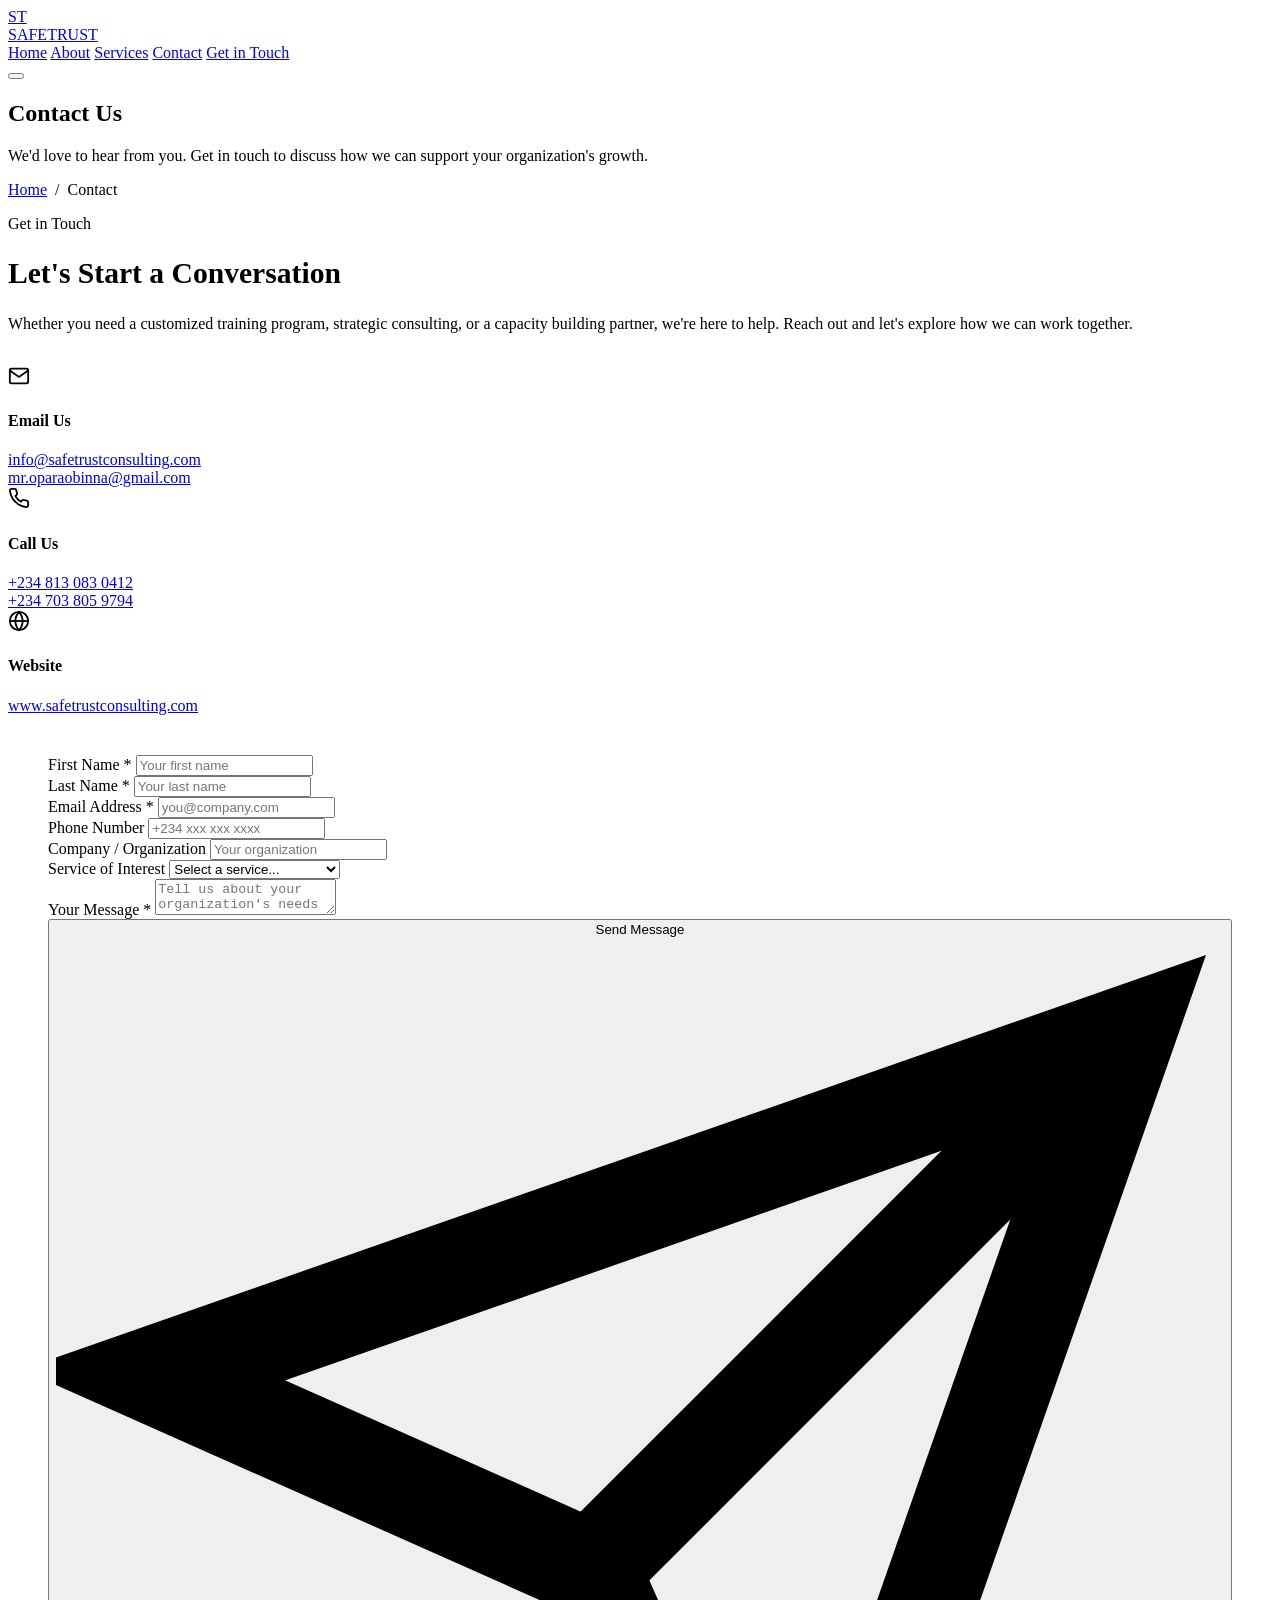
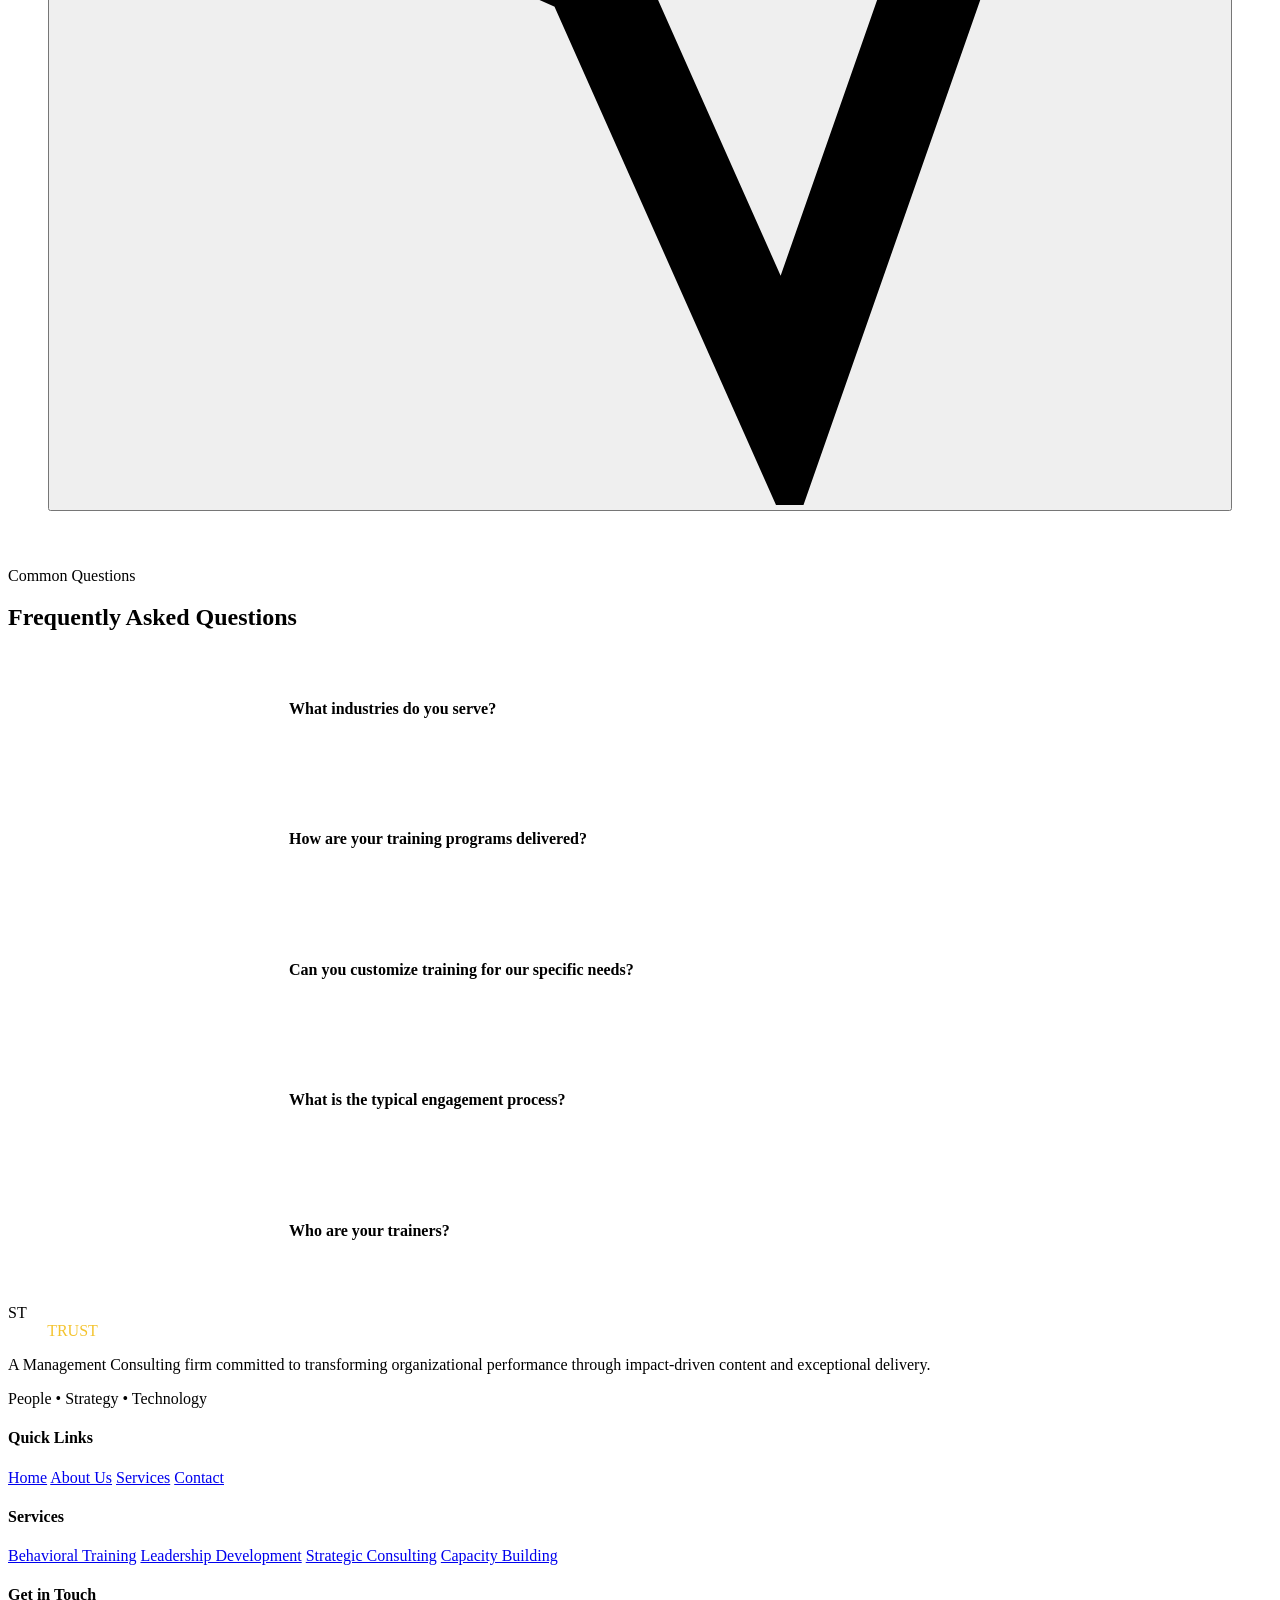
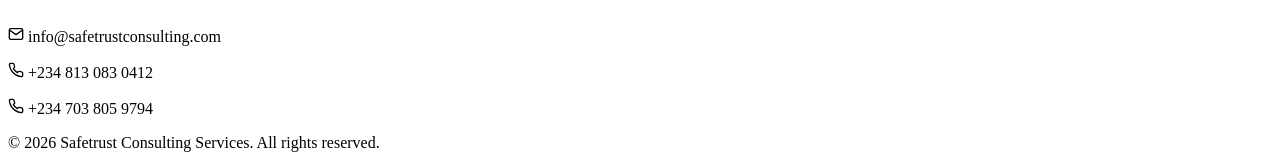
==== contact.html @ ad76f355 "Added .html files" ====
<!DOCTYPE html>
<html lang="en">
<head>
  <meta charset="UTF-8">
  <meta name="viewport" content="width=device-width, initial-scale=1.0">
  <meta name="description" content="Contact Safetrust Consulting Services - Get in touch to discuss how we can help transform your organization.">
  <title>Contact Us | Safetrust Consulting Services</title>
  <link rel="preconnect" href="https://fonts.googleapis.com">
  <link rel="preconnect" href="https://fonts.gstatic.com" crossorigin>
  <link href="https://fonts.googleapis.com/css2?family=Inter:wght@400;500;600&family=Poppins:wght@500;600;700;800&display=swap" rel="stylesheet">
  <link rel="stylesheet" href="css/styles.css">
  <style>
    .form-success {
      display: none;
      background: #E8F5E9;
      border: 1px solid #A5D6A7;
      border-radius: 12px;
      padding: 24px;
      text-align: center;
      color: #2E7D32;
    }
    .form-success svg { margin-bottom: 12px; }
    .form-success h3 { color: #2E7D32; margin-bottom: 8px; }
    .map-placeholder {
      width: 100%;
      height: 300px;
      background: linear-gradient(135deg, var(--purple-pale), var(--gold-light));
      border-radius: 16px;
      display: flex;
      align-items: center;
      justify-content: center;
      flex-direction: column;
      gap: 12px;
      margin-top: 40px;
    }
    .map-placeholder p { color: var(--gray-600); font-size: 0.92rem; }
    .faq-item {
      background: var(--white);
      border: 1px solid var(--gray-200);
      border-radius: 12px;
      padding: 24px;
      margin-bottom: 16px;
      cursor: pointer;
      transition: all var(--transition);
    }
    .faq-item:hover { border-color: var(--purple-pale); }
    .faq-item h4 {
      display: flex;
      justify-content: space-between;
      align-items: center;
      font-size: 1rem;
    }
    .faq-item h4 .toggle-icon {
      width: 24px;
      height: 24px;
      border-radius: 50%;
      background: var(--purple-pale);
      display: flex;
      align-items: center;
      justify-content: center;
      flex-shrink: 0;
      transition: transform var(--transition);
    }
    .faq-item.open .toggle-icon { transform: rotate(45deg); }
    .faq-answer {
      max-height: 0;
      overflow: hidden;
      transition: max-height 0.3s ease, padding 0.3s ease;
    }
    .faq-item.open .faq-answer {
      max-height: 200px;
      padding-top: 16px;
    }
    .faq-answer p { color: var(--gray-600); font-size: 0.92rem; margin: 0; }
  </style>
</head>
<body>

  <!-- Navigation -->
  <nav class="navbar" id="navbar">
    <div class="nav-inner">
      <a href="index.html" class="nav-logo">
        <div class="logo-icon">ST</div>
        <span>SAFE<span class="highlight">TRUST</span></span>
      </a>
      <div class="nav-links" id="navLinks">
        <a href="index.html">Home</a>
        <a href="about.html">About</a>
        <a href="services.html">Services</a>
        <a href="contact.html" class="active">Contact</a>
        <a href="contact.html" class="btn btn-primary nav-cta">Get in Touch</a>
      </div>
      <button class="nav-toggle" id="navToggle" aria-label="Toggle navigation">
        <span></span><span></span><span></span>
      </button>
    </div>
  </nav>

  <!-- Page Header -->
  <section class="page-header">
    <div class="container">
      <h1>Contact Us</h1>
      <p>We'd love to hear from you. Get in touch to discuss how we can support your organization's growth.</p>
      <div class="breadcrumb">
        <a href="index.html">Home</a> &nbsp;/&nbsp; Contact
      </div>
    </div>
  </section>

  <!-- Contact Form & Info -->
  <section class="section">
    <div class="container">
      <div class="contact-grid">
        <!-- Contact Info -->
        <div class="fade-in">
          <p class="section-label">Get in Touch</p>
          <h2 class="section-title" style="font-size: 1.85rem;">Let's Start a Conversation</h2>
          <p style="color: var(--gray-600); margin-bottom: 32px;">Whether you need a customized training program, strategic consulting, or a capacity building partner, we're here to help. Reach out and let's explore how we can work together.</p>

          <div class="contact-info-block">
            <div class="icon-circle">
              <svg width="22" height="22" viewBox="0 0 24 24" fill="none" stroke="currentColor" stroke-width="2"><path d="M4 4h16c1.1 0 2 .9 2 2v12c0 1.1-.9 2-2 2H4c-1.1 0-2-.9-2-2V6c0-1.1.9-2 2-2z"/><polyline points="22,6 12,13 2,6"/></svg>
            </div>
            <div>
              <h4>Email Us</h4>
              <a href="mailto:info@safetrustconsulting.com">info@safetrustconsulting.com</a><br>
              <a href="mailto:mr.oparaobinna@gmail.com">mr.oparaobinna@gmail.com</a>
            </div>
          </div>

          <div class="contact-info-block">
            <div class="icon-circle">
              <svg width="22" height="22" viewBox="0 0 24 24" fill="none" stroke="currentColor" stroke-width="2"><path d="M22 16.92v3a2 2 0 0 1-2.18 2 19.79 19.79 0 0 1-8.63-3.07 19.5 19.5 0 0 1-6-6 19.79 19.79 0 0 1-3.07-8.67A2 2 0 0 1 4.11 2h3a2 2 0 0 1 2 1.72 12.84 12.84 0 0 0 .7 2.81 2 2 0 0 1-.45 2.11L8.09 9.91a16 16 0 0 0 6 6l1.27-1.27a2 2 0 0 1 2.11-.45 12.84 12.84 0 0 0 2.81.7A2 2 0 0 1 22 16.92z"/></svg>
            </div>
            <div>
              <h4>Call Us</h4>
              <a href="tel:+2348130830412">+234 813 083 0412</a><br>
              <a href="tel:+2347038059794">+234 703 805 9794</a>
            </div>
          </div>

          <div class="contact-info-block">
            <div class="icon-circle">
              <svg width="22" height="22" viewBox="0 0 24 24" fill="none" stroke="currentColor" stroke-width="2"><circle cx="12" cy="12" r="10"/><line x1="2" y1="12" x2="22" y2="12"/><path d="M12 2a15.3 15.3 0 0 1 4 10 15.3 15.3 0 0 1-4 10 15.3 15.3 0 0 1-4-10 15.3 15.3 0 0 1 4-10z"/></svg>
            </div>
            <div>
              <h4>Website</h4>
              <a href="https://www.safetrustconsulting.com" target="_blank" rel="noopener">www.safetrustconsulting.com</a>
            </div>
          </div>
        </div>

        <!-- Contact Form -->
        <div class="fade-in">
          <div class="card" style="padding: 40px;">
            <form id="contactForm">
              <div class="form-row">
                <div class="form-group">
                  <label for="firstName">First Name *</label>
                  <input type="text" id="firstName" name="firstName" required placeholder="Your first name">
                </div>
                <div class="form-group">
                  <label for="lastName">Last Name *</label>
                  <input type="text" id="lastName" name="lastName" required placeholder="Your last name">
                </div>
              </div>
              <div class="form-group">
                <label for="email">Email Address *</label>
                <input type="email" id="email" name="email" required placeholder="you@company.com">
              </div>
              <div class="form-group">
                <label for="phone">Phone Number</label>
                <input type="tel" id="phone" name="phone" placeholder="+234 xxx xxx xxxx">
              </div>
              <div class="form-group">
                <label for="company">Company / Organization</label>
                <input type="text" id="company" name="company" placeholder="Your organization">
              </div>
              <div class="form-group">
                <label for="service">Service of Interest</label>
                <select id="service" name="service">
                  <option value="">Select a service...</option>
                  <option value="behavioral-training">Behavioral Training</option>
                  <option value="leadership">Leadership Development</option>
                  <option value="risk-compliance">Risk &amp; Compliance</option>
                  <option value="data-technology">Data &amp; Technology</option>
                  <option value="custom">Custom Program</option>
                  <option value="other">Other</option>
                </select>
              </div>
              <div class="form-group">
                <label for="message">Your Message *</label>
                <textarea id="message" name="message" required placeholder="Tell us about your organization's needs and goals..."></textarea>
              </div>
              <button type="submit" class="btn btn-primary" style="width: 100%; justify-content: center;">
                Send Message
                <svg viewBox="0 0 24 24" fill="none" stroke="currentColor" stroke-width="2"><line x1="22" y1="2" x2="11" y2="13"/><polygon points="22 2 15 22 11 13 2 9 22 2"/></svg>
              </button>
            </form>
            <div class="form-success" id="formSuccess">
              <svg width="48" height="48" viewBox="0 0 24 24" fill="none" stroke="#2E7D32" stroke-width="2"><path d="M22 11.08V12a10 10 0 1 1-5.93-9.14"/><polyline points="22 4 12 14.01 9 11.01"/></svg>
              <h3>Message Sent!</h3>
              <p>Thank you for reaching out. We'll get back to you within 24 hours.</p>
            </div>
          </div>
        </div>
      </div>
    </div>
  </section>

  <!-- FAQ Section -->
  <section class="section section-alt">
    <div class="container">
      <div class="section-header fade-in">
        <p class="section-label">Common Questions</p>
        <h2 class="section-title">Frequently Asked Questions</h2>
      </div>
      <div style="max-width: 750px; margin: 0 auto;">
        <div class="faq-item fade-in" onclick="this.classList.toggle('open')">
          <h4>
            What industries do you serve?
            <span class="toggle-icon">
              <svg width="14" height="14" viewBox="0 0 24 24" fill="none" stroke="var(--purple-mid)" stroke-width="3"><line x1="12" y1="5" x2="12" y2="19"/><line x1="5" y1="12" x2="19" y2="12"/></svg>
            </span>
          </h4>
          <div class="faq-answer">
            <p>We work across multiple industries including Financial Services, Oil &amp; Gas, Telecom, Real Estate, Technology, and Manufacturing. Our solutions are adaptable to any organizational context.</p>
          </div>
        </div>
        <div class="faq-item fade-in" onclick="this.classList.toggle('open')">
          <h4>
            How are your training programs delivered?
            <span class="toggle-icon">
              <svg width="14" height="14" viewBox="0 0 24 24" fill="none" stroke="var(--purple-mid)" stroke-width="3"><line x1="12" y1="5" x2="12" y2="19"/><line x1="5" y1="12" x2="19" y2="12"/></svg>
            </span>
          </h4>
          <div class="faq-answer">
            <p>We use a blended learning approach combining instructor-led sessions, digital learning, case studies, group exercises, role plays, and video-based learning for maximum engagement and retention.</p>
          </div>
        </div>
        <div class="faq-item fade-in" onclick="this.classList.toggle('open')">
          <h4>
            Can you customize training for our specific needs?
            <span class="toggle-icon">
              <svg width="14" height="14" viewBox="0 0 24 24" fill="none" stroke="var(--purple-mid)" stroke-width="3"><line x1="12" y1="5" x2="12" y2="19"/><line x1="5" y1="12" x2="19" y2="12"/></svg>
            </span>
          </h4>
          <div class="faq-answer">
            <p>Absolutely. Every engagement is customized to your context. We work closely with your team to understand your unique challenges and design solutions that address your specific organizational goals.</p>
          </div>
        </div>
        <div class="faq-item fade-in" onclick="this.classList.toggle('open')">
          <h4>
            What is the typical engagement process?
            <span class="toggle-icon">
              <svg width="14" height="14" viewBox="0 0 24 24" fill="none" stroke="var(--purple-mid)" stroke-width="3"><line x1="12" y1="5" x2="12" y2="19"/><line x1="5" y1="12" x2="19" y2="12"/></svg>
            </span>
          </h4>
          <div class="faq-answer">
            <p>Our process starts with a discovery conversation, followed by needs assessment, proposal development, program delivery, and post-training follow-up to ensure sustained impact and knowledge retention.</p>
          </div>
        </div>
        <div class="faq-item fade-in" onclick="this.classList.toggle('open')">
          <h4>
            Who are your trainers?
            <span class="toggle-icon">
              <svg width="14" height="14" viewBox="0 0 24 24" fill="none" stroke="var(--purple-mid)" stroke-width="3"><line x1="12" y1="5" x2="12" y2="19"/><line x1="5" y1="12" x2="19" y2="12"/></svg>
            </span>
          </h4>
          <div class="faq-answer">
            <p>Our team consists of seasoned industry professionals with 13-25+ years of experience across consulting, banking, risk management, HR, and leadership development. Visit our <a href="about.html" style="color: var(--purple-mid); text-decoration: underline;">About page</a> to meet the team.</p>
          </div>
        </div>
      </div>
    </div>
  </section>

  <!-- Footer -->
  <footer class="footer">
    <div class="container">
      <div class="footer-grid">
        <div class="footer-brand">
          <div class="nav-logo" style="margin-bottom: 16px;">
            <div class="logo-icon">ST</div>
            <span style="color: #fff;">SAFE<span class="highlight" style="color: #F4C430;">TRUST</span></span>
          </div>
          <p>A Management Consulting firm committed to transforming organizational performance through impact-driven content and exceptional delivery.</p>
          <p class="footer-tagline">People &bull; Strategy &bull; Technology</p>
        </div>
        <div class="footer-links">
          <h4>Quick Links</h4>
          <a href="index.html">Home</a>
          <a href="about.html">About Us</a>
          <a href="services.html">Services</a>
          <a href="contact.html">Contact</a>
        </div>
        <div class="footer-links">
          <h4>Services</h4>
          <a href="services.html">Behavioral Training</a>
          <a href="services.html">Leadership Development</a>
          <a href="services.html">Strategic Consulting</a>
          <a href="services.html">Capacity Building</a>
        </div>
        <div class="footer-contact">
          <h4>Get in Touch</h4>
          <p>
            <svg width="16" height="16" viewBox="0 0 24 24" fill="none" stroke="currentColor" stroke-width="2"><path d="M4 4h16c1.1 0 2 .9 2 2v12c0 1.1-.9 2-2 2H4c-1.1 0-2-.9-2-2V6c0-1.1.9-2 2-2z"/><polyline points="22,6 12,13 2,6"/></svg>
            info@safetrustconsulting.com
          </p>
          <p>
            <svg width="16" height="16" viewBox="0 0 24 24" fill="none" stroke="currentColor" stroke-width="2"><path d="M22 16.92v3a2 2 0 0 1-2.18 2 19.79 19.79 0 0 1-8.63-3.07 19.5 19.5 0 0 1-6-6 19.79 19.79 0 0 1-3.07-8.67A2 2 0 0 1 4.11 2h3a2 2 0 0 1 2 1.72 12.84 12.84 0 0 0 .7 2.81 2 2 0 0 1-.45 2.11L8.09 9.91a16 16 0 0 0 6 6l1.27-1.27a2 2 0 0 1 2.11-.45 12.84 12.84 0 0 0 2.81.7A2 2 0 0 1 22 16.92z"/></svg>
            +234 813 083 0412
          </p>
          <p>
            <svg width="16" height="16" viewBox="0 0 24 24" fill="none" stroke="currentColor" stroke-width="2"><path d="M22 16.92v3a2 2 0 0 1-2.18 2 19.79 19.79 0 0 1-8.63-3.07 19.5 19.5 0 0 1-6-6 19.79 19.79 0 0 1-3.07-8.67A2 2 0 0 1 4.11 2h3a2 2 0 0 1 2 1.72 12.84 12.84 0 0 0 .7 2.81 2 2 0 0 1-.45 2.11L8.09 9.91a16 16 0 0 0 6 6l1.27-1.27a2 2 0 0 1 2.11-.45 12.84 12.84 0 0 0 2.81.7A2 2 0 0 1 22 16.92z"/></svg>
            +234 703 805 9794
          </p>
        </div>
      </div>
      <div class="footer-bottom">
        &copy; 2026 Safetrust Consulting Services. All rights reserved.
      </div>
    </div>
  </footer>

  <script src="js/main.js"></script>
</body>
</html>
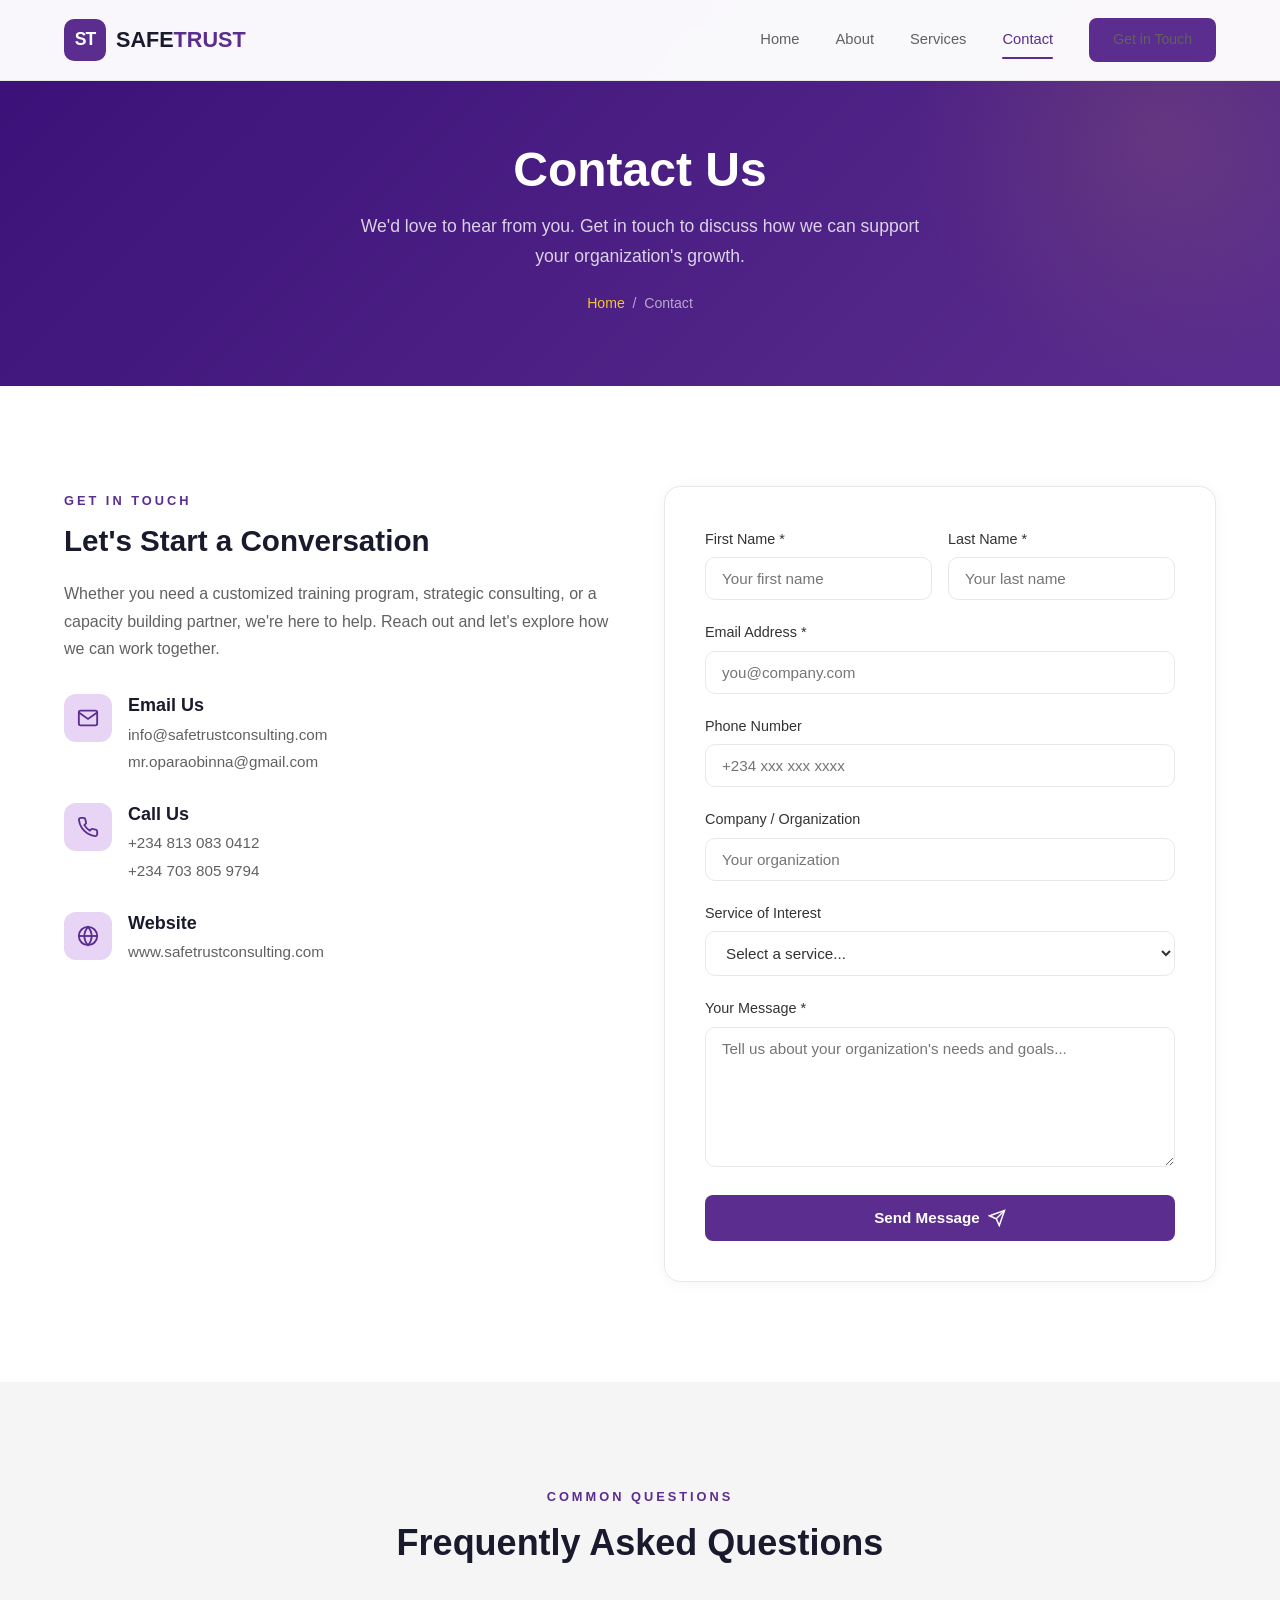
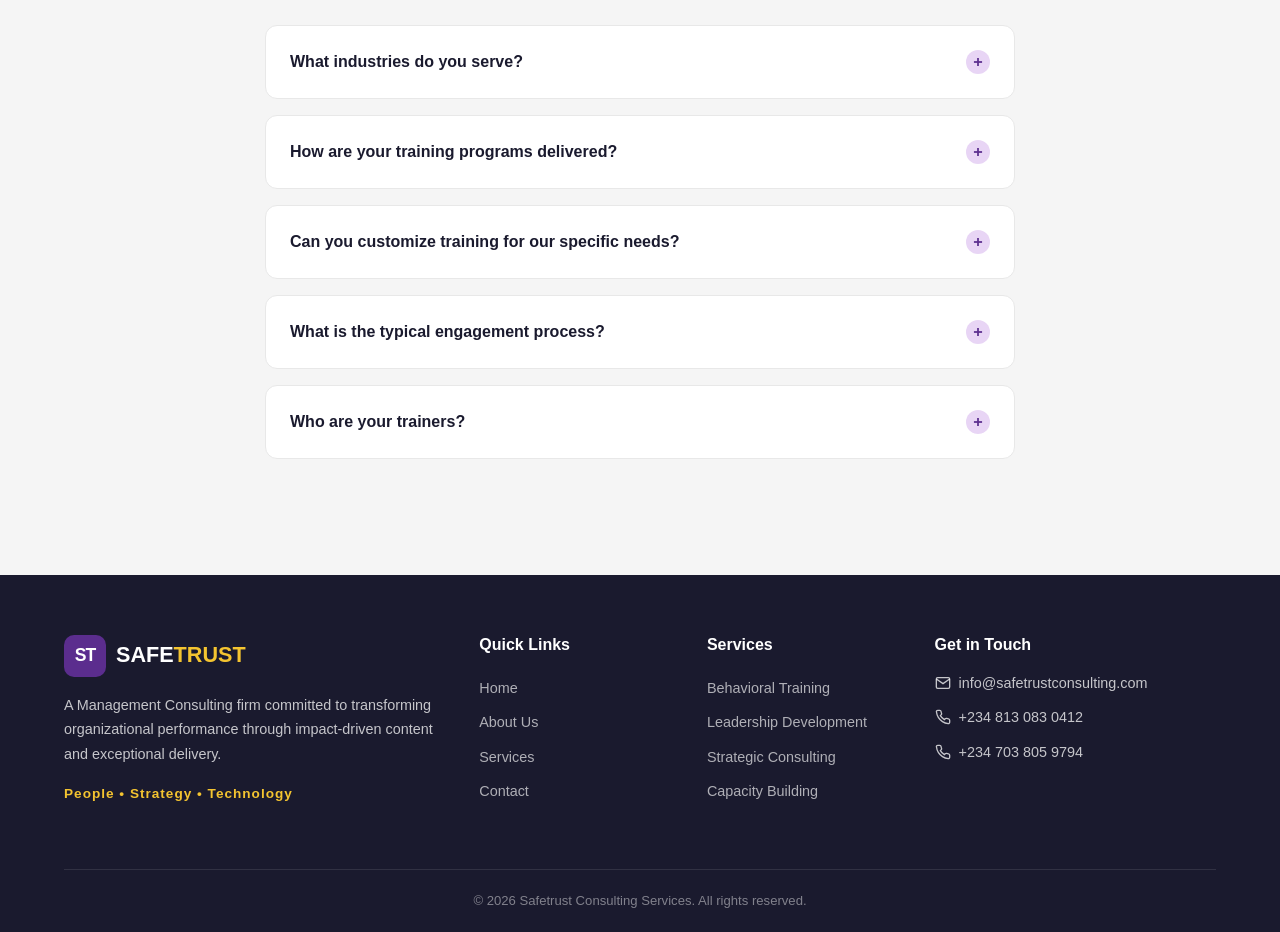
==== commit 62568658: "Update contact form action URL" ====
--- a/contact.html
+++ b/contact.html
@@ -153,7 +153,7 @@
         <!-- Contact Form -->
         <div class="fade-in">
           <div class="card" style="padding: 40px;">
-            <form id="contactForm">
+            <form id="contactForm" action="https://formspree.io/f/mjgjanyj" method="POST">
               <div class="form-row">
                 <div class="form-group">
                   <label for="firstName">First Name *</label>
--- a/css/styles.css
+++ b/css/styles.css
@@ -0,0 +1,939 @@
+/* ===== SAFETRUST CONSULTING - Global Styles ===== */
+
+/* --- Reset & Base --- */
+*, *::before, *::after {
+  margin: 0;
+  padding: 0;
+  box-sizing: border-box;
+}
+
+:root {
+  --purple-dark: #3A1078;
+  --purple-mid: #5B2D8E;
+  --purple-light: #7B4FB0;
+  --purple-pale: #E8D5F5;
+  --purple-faint: #F5EEFA;
+  --gold: #F4C430;
+  --gold-light: #FFF3C4;
+  --white: #FFFFFF;
+  --off-white: #FAFAFA;
+  --gray-100: #F5F5F5;
+  --gray-200: #E8E8E8;
+  --gray-400: #9E9E9E;
+  --gray-600: #616161;
+  --gray-800: #333333;
+  --dark: #1A1A2E;
+  --font-heading: 'Poppins', sans-serif;
+  --font-body: 'Inter', sans-serif;
+  --max-width: 1200px;
+  --transition: 0.3s ease;
+}
+
+html {
+  scroll-behavior: smooth;
+  font-size: 16px;
+}
+
+body {
+  font-family: var(--font-body);
+  color: var(--gray-800);
+  line-height: 1.7;
+  background: var(--white);
+  overflow-x: hidden;
+}
+
+a {
+  text-decoration: none;
+  color: inherit;
+  transition: color var(--transition);
+}
+
+img {
+  max-width: 100%;
+  height: auto;
+  display: block;
+}
+
+ul { list-style: none; }
+
+.container {
+  max-width: var(--max-width);
+  margin: 0 auto;
+  padding: 0 24px;
+}
+
+/* --- Typography --- */
+h1, h2, h3, h4, h5 {
+  font-family: var(--font-heading);
+  font-weight: 700;
+  line-height: 1.25;
+  color: var(--dark);
+}
+
+h1 { font-size: 3rem; }
+h2 { font-size: 2.25rem; }
+h3 { font-size: 1.5rem; }
+h4 { font-size: 1.125rem; }
+
+p { margin-bottom: 1rem; }
+
+.section-label {
+  display: inline-block;
+  font-family: var(--font-heading);
+  font-weight: 600;
+  font-size: 0.8rem;
+  letter-spacing: 3px;
+  text-transform: uppercase;
+  color: var(--purple-mid);
+  margin-bottom: 0.75rem;
+}
+
+.section-title {
+  margin-bottom: 1.25rem;
+}
+
+.section-subtitle {
+  color: var(--gray-600);
+  font-size: 1.1rem;
+  max-width: 640px;
+}
+
+/* --- Buttons --- */
+.btn {
+  display: inline-flex;
+  align-items: center;
+  gap: 8px;
+  padding: 14px 32px;
+  border-radius: 8px;
+  font-family: var(--font-heading);
+  font-weight: 600;
+  font-size: 0.95rem;
+  cursor: pointer;
+  border: none;
+  transition: all var(--transition);
+}
+
+.btn-primary {
+  background: var(--purple-mid);
+  color: var(--white);
+}
+
+.btn-primary:hover {
+  background: var(--purple-dark);
+  transform: translateY(-2px);
+  box-shadow: 0 6px 20px rgba(91, 45, 142, 0.35);
+}
+
+.btn-outline {
+  background: transparent;
+  color: var(--purple-mid);
+  border: 2px solid var(--purple-mid);
+}
+
+.btn-outline:hover {
+  background: var(--purple-mid);
+  color: var(--white);
+  transform: translateY(-2px);
+}
+
+.btn-gold {
+  background: var(--gold);
+  color: var(--dark);
+}
+
+.btn-gold:hover {
+  background: #e0b020;
+  transform: translateY(-2px);
+  box-shadow: 0 6px 20px rgba(244, 196, 48, 0.4);
+}
+
+.btn-white {
+  background: var(--white);
+  color: var(--purple-mid);
+}
+
+.btn-white:hover {
+  background: var(--purple-faint);
+  transform: translateY(-2px);
+}
+
+.btn svg {
+  width: 18px;
+  height: 18px;
+}
+
+/* --- Navigation --- */
+.navbar {
+  position: fixed;
+  top: 0;
+  left: 0;
+  right: 0;
+  z-index: 1000;
+  background: rgba(255, 255, 255, 0.97);
+  backdrop-filter: blur(12px);
+  border-bottom: 1px solid var(--gray-200);
+  transition: all var(--transition);
+}
+
+.navbar.scrolled {
+  box-shadow: 0 2px 20px rgba(0, 0, 0, 0.08);
+}
+
+.nav-inner {
+  display: flex;
+  align-items: center;
+  justify-content: space-between;
+  height: 80px;
+  max-width: var(--max-width);
+  margin: 0 auto;
+  padding: 0 24px;
+}
+
+.nav-logo {
+  display: flex;
+  align-items: center;
+  gap: 10px;
+  font-family: var(--font-heading);
+  font-weight: 700;
+  font-size: 1.35rem;
+  color: var(--dark);
+}
+
+.nav-logo .logo-icon {
+  width: 42px;
+  height: 42px;
+  background: var(--purple-mid);
+  border-radius: 10px;
+  display: flex;
+  align-items: center;
+  justify-content: center;
+  color: var(--white);
+  font-weight: 800;
+  font-size: 1.1rem;
+  letter-spacing: -1px;
+}
+
+.nav-logo span.highlight {
+  color: var(--purple-mid);
+}
+
+.nav-links {
+  display: flex;
+  align-items: center;
+  gap: 36px;
+}
+
+.nav-links a {
+  font-family: var(--font-heading);
+  font-weight: 500;
+  font-size: 0.92rem;
+  color: var(--gray-600);
+  position: relative;
+  padding: 4px 0;
+}
+
+.nav-links a::after {
+  content: '';
+  position: absolute;
+  bottom: -2px;
+  left: 0;
+  width: 0;
+  height: 2px;
+  background: var(--purple-mid);
+  border-radius: 2px;
+  transition: width var(--transition);
+}
+
+.nav-links a:hover,
+.nav-links a.active {
+  color: var(--purple-mid);
+}
+
+.nav-links a:hover::after,
+.nav-links a.active::after {
+  width: 100%;
+}
+
+.nav-cta {
+  padding: 10px 24px !important;
+  font-size: 0.88rem !important;
+}
+
+.nav-toggle {
+  display: none;
+  flex-direction: column;
+  gap: 5px;
+  cursor: pointer;
+  background: none;
+  border: none;
+  padding: 8px;
+}
+
+.nav-toggle span {
+  width: 24px;
+  height: 2.5px;
+  background: var(--gray-800);
+  border-radius: 2px;
+  transition: all var(--transition);
+}
+
+/* --- Hero Sections --- */
+.hero {
+  padding: 160px 0 100px;
+  background: linear-gradient(135deg, var(--purple-faint) 0%, var(--white) 50%, var(--gold-light) 100%);
+  position: relative;
+  overflow: hidden;
+}
+
+.hero::before {
+  content: '';
+  position: absolute;
+  top: -50%;
+  right: -20%;
+  width: 600px;
+  height: 600px;
+  background: radial-gradient(circle, rgba(91, 45, 142, 0.06) 0%, transparent 70%);
+  border-radius: 50%;
+}
+
+.hero-inner {
+  display: grid;
+  grid-template-columns: 1fr 1fr;
+  gap: 60px;
+  align-items: center;
+}
+
+.hero-content { position: relative; z-index: 2; }
+
+.hero-content h1 {
+  margin-bottom: 1.25rem;
+  font-size: 3.2rem;
+  line-height: 1.15;
+}
+
+.hero-content h1 .accent {
+  color: var(--purple-mid);
+}
+
+.hero-content h1 .gold-accent {
+  color: #D4A017;
+}
+
+.hero-content p {
+  font-size: 1.15rem;
+  color: var(--gray-600);
+  margin-bottom: 2rem;
+  max-width: 520px;
+}
+
+.hero-buttons {
+  display: flex;
+  gap: 16px;
+  flex-wrap: wrap;
+}
+
+.hero-visual {
+  position: relative;
+  display: flex;
+  justify-content: center;
+  align-items: center;
+}
+
+.hero-graphic {
+  width: 100%;
+  max-width: 480px;
+  aspect-ratio: 1;
+  background: linear-gradient(135deg, var(--purple-mid) 0%, var(--purple-dark) 100%);
+  border-radius: 30px;
+  display: flex;
+  align-items: center;
+  justify-content: center;
+  position: relative;
+  overflow: hidden;
+}
+
+.hero-graphic::before {
+  content: '';
+  position: absolute;
+  width: 120%;
+  height: 120%;
+  background: url("data:image/svg+xml,%3Csvg xmlns='http://www.w3.org/2000/svg' viewBox='0 0 200 200'%3E%3Ccircle cx='100' cy='100' r='80' fill='none' stroke='rgba(255,255,255,0.08)' stroke-width='1'/%3E%3Ccircle cx='100' cy='100' r='60' fill='none' stroke='rgba(255,255,255,0.06)' stroke-width='1'/%3E%3Ccircle cx='100' cy='100' r='40' fill='none' stroke='rgba(255,255,255,0.04)' stroke-width='1'/%3E%3C/svg%3E") center/contain no-repeat;
+}
+
+.hero-graphic-content {
+  text-align: center;
+  color: var(--white);
+  position: relative;
+  z-index: 1;
+  padding: 40px;
+}
+
+.hero-graphic-content .big-icon {
+  font-size: 4rem;
+  margin-bottom: 1rem;
+  opacity: 0.9;
+}
+
+.hero-graphic-content h3 {
+  color: var(--white);
+  font-size: 1.6rem;
+  margin-bottom: 0.5rem;
+}
+
+.hero-graphic-content p {
+  color: rgba(255, 255, 255, 0.8);
+  font-size: 1rem;
+}
+
+.hero-stat-badges {
+  display: flex;
+  gap: 16px;
+  margin-top: 2.5rem;
+}
+
+.stat-badge {
+  background: var(--white);
+  border: 1px solid var(--gray-200);
+  border-radius: 12px;
+  padding: 14px 20px;
+  text-align: center;
+  box-shadow: 0 2px 12px rgba(0, 0, 0, 0.04);
+}
+
+.stat-badge .number {
+  font-family: var(--font-heading);
+  font-weight: 800;
+  font-size: 1.5rem;
+  color: var(--purple-mid);
+  display: block;
+}
+
+.stat-badge .label {
+  font-size: 0.78rem;
+  color: var(--gray-600);
+  margin-top: 2px;
+}
+
+/* --- Page Header (inner pages) --- */
+.page-header {
+  padding: 140px 0 70px;
+  background: linear-gradient(135deg, var(--purple-dark) 0%, var(--purple-mid) 100%);
+  color: var(--white);
+  text-align: center;
+  position: relative;
+  overflow: hidden;
+}
+
+.page-header::before {
+  content: '';
+  position: absolute;
+  top: -30%;
+  right: -10%;
+  width: 500px;
+  height: 500px;
+  background: radial-gradient(circle, rgba(244, 196, 48, 0.1) 0%, transparent 70%);
+  border-radius: 50%;
+}
+
+.page-header h1 {
+  color: var(--white);
+  margin-bottom: 0.75rem;
+  position: relative;
+}
+
+.page-header p {
+  color: rgba(255, 255, 255, 0.8);
+  font-size: 1.1rem;
+  max-width: 560px;
+  margin: 0 auto;
+  position: relative;
+}
+
+.page-header .breadcrumb {
+  margin-top: 1.25rem;
+  font-size: 0.88rem;
+  color: rgba(255, 255, 255, 0.6);
+  position: relative;
+}
+
+.page-header .breadcrumb a {
+  color: var(--gold);
+}
+
+.page-header .breadcrumb a:hover {
+  text-decoration: underline;
+}
+
+/* --- Sections --- */
+.section {
+  padding: 100px 0;
+}
+
+.section-alt {
+  background: var(--gray-100);
+}
+
+.section-purple {
+  background: linear-gradient(135deg, var(--purple-dark) 0%, var(--purple-mid) 100%);
+  color: var(--white);
+}
+
+.section-purple h2,
+.section-purple h3,
+.section-purple h4 {
+  color: var(--white);
+}
+
+.section-purple .section-label {
+  color: var(--gold);
+}
+
+.section-purple .section-subtitle {
+  color: rgba(255, 255, 255, 0.75);
+}
+
+.section-header {
+  text-align: center;
+  margin-bottom: 60px;
+}
+
+.section-header .section-subtitle {
+  margin: 0 auto;
+}
+
+/* --- Cards --- */
+.card {
+  background: var(--white);
+  border-radius: 16px;
+  padding: 36px;
+  box-shadow: 0 2px 16px rgba(0, 0, 0, 0.04);
+  border: 1px solid var(--gray-200);
+  transition: all var(--transition);
+}
+
+.card:hover {
+  transform: translateY(-4px);
+  box-shadow: 0 12px 40px rgba(0, 0, 0, 0.08);
+  border-color: var(--purple-pale);
+}
+
+.card-icon {
+  width: 56px;
+  height: 56px;
+  border-radius: 14px;
+  display: flex;
+  align-items: center;
+  justify-content: center;
+  margin-bottom: 20px;
+  font-size: 1.5rem;
+}
+
+.card-icon.purple {
+  background: var(--purple-pale);
+  color: var(--purple-mid);
+}
+
+.card-icon.gold {
+  background: var(--gold-light);
+  color: #B8860B;
+}
+
+.card h3 {
+  margin-bottom: 0.75rem;
+}
+
+.card p {
+  color: var(--gray-600);
+  font-size: 0.95rem;
+}
+
+/* --- Grid Layouts --- */
+.grid-2 {
+  display: grid;
+  grid-template-columns: repeat(2, 1fr);
+  gap: 32px;
+}
+
+.grid-3 {
+  display: grid;
+  grid-template-columns: repeat(3, 1fr);
+  gap: 32px;
+}
+
+.grid-4 {
+  display: grid;
+  grid-template-columns: repeat(4, 1fr);
+  gap: 24px;
+}
+
+/* --- Values / Pillars --- */
+.pillar-grid {
+  display: grid;
+  grid-template-columns: repeat(3, 1fr);
+  gap: 32px;
+  margin-top: 48px;
+}
+
+.pillar-card {
+  background: rgba(255, 255, 255, 0.08);
+  border: 1px solid rgba(255, 255, 255, 0.12);
+  border-radius: 16px;
+  padding: 36px;
+  text-align: center;
+  transition: all var(--transition);
+}
+
+.pillar-card:hover {
+  background: rgba(255, 255, 255, 0.14);
+  transform: translateY(-4px);
+}
+
+.pillar-card .icon {
+  font-size: 2.5rem;
+  margin-bottom: 16px;
+}
+
+.pillar-card h4 {
+  margin-bottom: 0.5rem;
+}
+
+.pillar-card p {
+  color: rgba(255, 255, 255, 0.7);
+  font-size: 0.92rem;
+}
+
+/* --- Team --- */
+.team-grid {
+  display: grid;
+  grid-template-columns: repeat(auto-fill, minmax(260px, 1fr));
+  gap: 32px;
+}
+
+.team-card {
+  background: var(--white);
+  border-radius: 16px;
+  overflow: hidden;
+  border: 1px solid var(--gray-200);
+  transition: all var(--transition);
+}
+
+.team-card:hover {
+  transform: translateY(-4px);
+  box-shadow: 0 12px 40px rgba(0, 0, 0, 0.08);
+}
+
+.team-card .avatar {
+  width: 100%;
+  height: 220px;
+  background: linear-gradient(135deg, var(--purple-pale), var(--purple-faint));
+  display: flex;
+  align-items: center;
+  justify-content: center;
+}
+
+.team-card .avatar .initials {
+  width: 80px;
+  height: 80px;
+  border-radius: 50%;
+  background: var(--purple-mid);
+  color: var(--white);
+  display: flex;
+  align-items: center;
+  justify-content: center;
+  font-family: var(--font-heading);
+  font-weight: 700;
+  font-size: 1.5rem;
+}
+
+.team-card .info {
+  padding: 24px;
+}
+
+.team-card .info h4 {
+  margin-bottom: 4px;
+}
+
+.team-card .info .role {
+  font-size: 0.88rem;
+  color: var(--purple-mid);
+  font-weight: 500;
+  margin-bottom: 10px;
+}
+
+.team-card .info p {
+  font-size: 0.85rem;
+  color: var(--gray-600);
+  line-height: 1.6;
+}
+
+/* --- Methodology --- */
+.method-steps {
+  display: grid;
+  grid-template-columns: repeat(2, 1fr);
+  gap: 32px;
+}
+
+.method-step {
+  display: flex;
+  gap: 20px;
+  align-items: flex-start;
+}
+
+.method-step .step-num {
+  flex-shrink: 0;
+  width: 48px;
+  height: 48px;
+  border-radius: 12px;
+  background: var(--purple-mid);
+  color: var(--white);
+  display: flex;
+  align-items: center;
+  justify-content: center;
+  font-family: var(--font-heading);
+  font-weight: 700;
+  font-size: 1.1rem;
+}
+
+.method-step h4 {
+  margin-bottom: 6px;
+}
+
+.method-step p {
+  font-size: 0.92rem;
+  color: var(--gray-600);
+}
+
+/* --- CTA Banner --- */
+.cta-banner {
+  padding: 80px 0;
+  text-align: center;
+}
+
+.cta-banner h2 {
+  margin-bottom: 1rem;
+}
+
+.cta-banner p {
+  margin-bottom: 2rem;
+}
+
+.cta-banner .btn {
+  margin: 0 8px;
+}
+
+/* --- Contact Form --- */
+.contact-grid {
+  display: grid;
+  grid-template-columns: 1fr 1fr;
+  gap: 48px;
+}
+
+.contact-info-block {
+  display: flex;
+  gap: 16px;
+  margin-bottom: 28px;
+}
+
+.contact-info-block .icon-circle {
+  flex-shrink: 0;
+  width: 48px;
+  height: 48px;
+  border-radius: 12px;
+  background: var(--purple-pale);
+  display: flex;
+  align-items: center;
+  justify-content: center;
+  color: var(--purple-mid);
+  font-size: 1.2rem;
+}
+
+.contact-info-block h4 {
+  margin-bottom: 4px;
+}
+
+.contact-info-block p,
+.contact-info-block a {
+  font-size: 0.95rem;
+  color: var(--gray-600);
+}
+
+.contact-info-block a:hover {
+  color: var(--purple-mid);
+}
+
+.form-group {
+  margin-bottom: 20px;
+}
+
+.form-group label {
+  display: block;
+  font-family: var(--font-heading);
+  font-weight: 500;
+  font-size: 0.9rem;
+  margin-bottom: 6px;
+  color: var(--gray-800);
+}
+
+.form-group input,
+.form-group select,
+.form-group textarea {
+  width: 100%;
+  padding: 12px 16px;
+  border: 1.5px solid var(--gray-200);
+  border-radius: 10px;
+  font-family: var(--font-body);
+  font-size: 0.95rem;
+  color: var(--gray-800);
+  background: var(--white);
+  transition: border-color var(--transition);
+}
+
+.form-group input:focus,
+.form-group select:focus,
+.form-group textarea:focus {
+  outline: none;
+  border-color: var(--purple-mid);
+  box-shadow: 0 0 0 3px rgba(91, 45, 142, 0.1);
+}
+
+.form-group textarea {
+  resize: vertical;
+  min-height: 140px;
+}
+
+.form-row {
+  display: grid;
+  grid-template-columns: 1fr 1fr;
+  gap: 16px;
+}
+
+/* --- Footer --- */
+.footer {
+  background: var(--dark);
+  color: rgba(255, 255, 255, 0.75);
+  padding: 60px 0 0;
+}
+
+.footer-grid {
+  display: grid;
+  grid-template-columns: 2fr 1fr 1fr 1.5fr;
+  gap: 40px;
+  padding-bottom: 48px;
+}
+
+.footer h4 {
+  color: var(--white);
+  font-size: 1rem;
+  margin-bottom: 16px;
+}
+
+.footer-brand p {
+  font-size: 0.9rem;
+  margin-bottom: 16px;
+  line-height: 1.7;
+}
+
+.footer-tagline {
+  font-family: var(--font-heading);
+  font-weight: 600;
+  color: var(--gold) !important;
+  font-size: 0.85rem !important;
+  letter-spacing: 1px;
+}
+
+.footer-links a {
+  display: block;
+  padding: 5px 0;
+  font-size: 0.9rem;
+  color: rgba(255, 255, 255, 0.65);
+  transition: color var(--transition);
+}
+
+.footer-links a:hover {
+  color: var(--gold);
+}
+
+.footer-contact p {
+  display: flex;
+  align-items: center;
+  gap: 8px;
+  font-size: 0.9rem;
+  margin-bottom: 10px;
+}
+
+.footer-bottom {
+  border-top: 1px solid rgba(255, 255, 255, 0.1);
+  padding: 20px 0;
+  text-align: center;
+  font-size: 0.82rem;
+  color: rgba(255, 255, 255, 0.45);
+}
+
+/* --- Animations --- */
+.fade-in {
+  opacity: 0;
+  transform: translateY(30px);
+  transition: opacity 0.6s ease, transform 0.6s ease;
+}
+
+.fade-in.visible {
+  opacity: 1;
+  transform: translateY(0);
+}
+
+/* --- Responsive --- */
+@media (max-width: 1024px) {
+  h1 { font-size: 2.5rem; }
+  h2 { font-size: 1.85rem; }
+  .hero-inner { gap: 40px; }
+  .grid-3 { grid-template-columns: repeat(2, 1fr); }
+  .grid-4 { grid-template-columns: repeat(2, 1fr); }
+  .footer-grid { grid-template-columns: 1fr 1fr; gap: 32px; }
+  .pillar-grid { grid-template-columns: repeat(2, 1fr); }
+}
+
+@media (max-width: 768px) {
+  h1 { font-size: 2rem; }
+  .hero { padding: 120px 0 60px; }
+  .hero-inner { grid-template-columns: 1fr; text-align: center; }
+  .hero-content p { margin-left: auto; margin-right: auto; }
+  .hero-buttons { justify-content: center; }
+  .hero-visual { display: none; }
+  .hero-stat-badges { justify-content: center; }
+
+  .nav-links {
+    display: none;
+    position: absolute;
+    top: 80px;
+    left: 0;
+    right: 0;
+    flex-direction: column;
+    background: var(--white);
+    padding: 24px;
+    gap: 16px;
+    border-bottom: 1px solid var(--gray-200);
+    box-shadow: 0 8px 30px rgba(0, 0, 0, 0.08);
+  }
+  .nav-links.open { display: flex; }
+  .nav-toggle { display: flex; }
+
+  .grid-2 { grid-template-columns: 1fr; }
+  .grid-3 { grid-template-columns: 1fr; }
+  .grid-4 { grid-template-columns: 1fr 1fr; }
+  .pillar-grid { grid-template-columns: 1fr; }
+  .contact-grid { grid-template-columns: 1fr; }
+  .method-steps { grid-template-columns: 1fr; }
+  .footer-grid { grid-template-columns: 1fr; }
+  .form-row { grid-template-columns: 1fr; }
+  .section { padding: 60px 0; }
+  .page-header { padding: 120px 0 50px; }
+}
+
+@media (max-width: 480px) {
+  h1 { font-size: 1.75rem; }
+  .hero-content h1 { font-size: 2rem; }
+  .grid-4 { grid-template-columns: 1fr; }
+  .stat-badge { padding: 10px 14px; }
+  .stat-badge .number { font-size: 1.25rem; }
+  .btn { padding: 12px 24px; font-size: 0.9rem; }
+}
